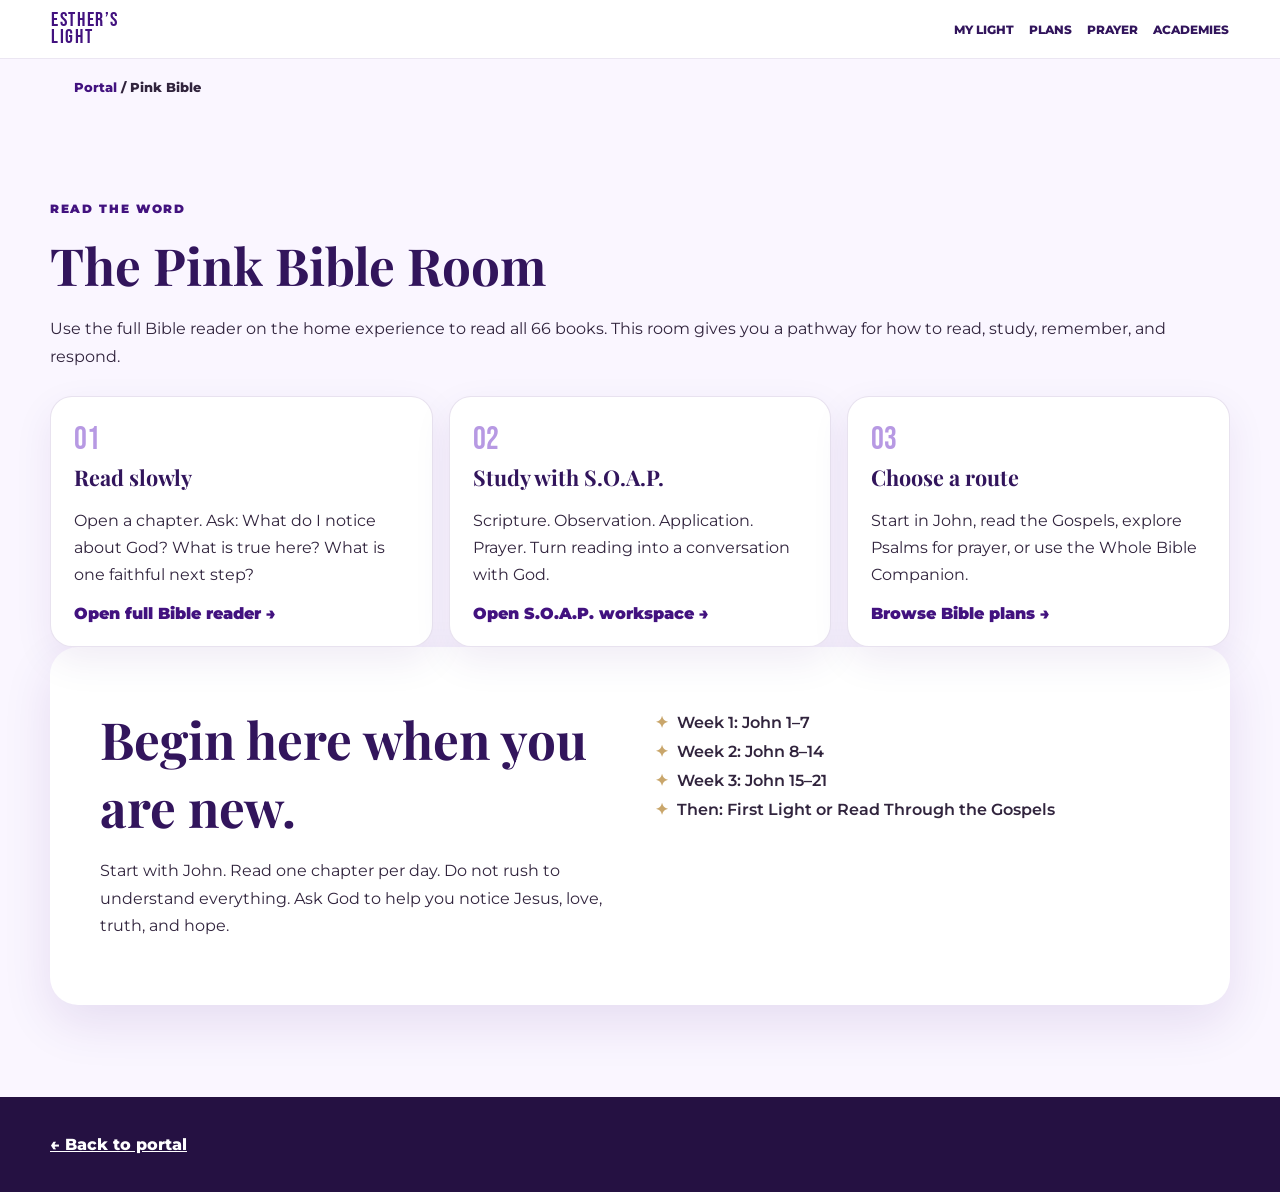
==== bible.html @ a6984ae7 "Add files via upload" ====
<!doctype html><html lang="en"><head><meta charset="utf-8"><meta name="viewport" content="width=device-width,initial-scale=1"><title>Pink Bible | Esther’s Light</title><link rel="preconnect" href="https://fonts.googleapis.com"><link href="https://fonts.googleapis.com/css2?family=Bebas+Neue&family=Montserrat:wght@400;600;700;800&family=Playfair+Display:ital,wght@0,600;0,700;1,600&display=swap" rel="stylesheet"><link rel="stylesheet" href="portal.css"></head><body class="portal-body"><nav class="portal-nav"><a class="portal-brand" href="portal.html">ESTHER’S<br>LIGHT</a><div class="portal-links"><a href="my-light.html">MY LIGHT</a><a href="plans.html">PLANS</a><a href="prayer.html">PRAYER</a><a href="academy.html">ACADEMIES</a></div></nav><main><div class="portal-trail"><a href="portal.html">Portal</a> / Pink Bible</div><section class="portal-section"><div class="portal-wrap"><p class="portal-kicker" style="color:#42127f">READ THE WORD</p><h2>The Pink Bible Room</h2><p>Use the full Bible reader on the home experience to read all 66 books. This room gives you a pathway for how to read, study, remember, and respond.</p><div class="portal-grid"><article class="portal-card"><span class="num">01</span><h3>Read slowly</h3><p>Open a chapter. Ask: What do I notice about God? What is true here? What is one faithful next step?</p><a href="index.html#bible">Open full Bible reader →</a></article><article class="portal-card"><span class="num">02</span><h3>Study with S.O.A.P.</h3><p>Scripture. Observation. Application. Prayer. Turn reading into a conversation with God.</p><a href="index.html#soap">Open S.O.A.P. workspace →</a></article><article class="portal-card"><span class="num">03</span><h3>Choose a route</h3><p>Start in John, read the Gospels, explore Psalms for prayer, or use the Whole Bible Companion.</p><a href="plans.html">Browse Bible plans →</a></article></div><div class="portal-banner"><div><h2>Begin here when you are new.</h2><p>Start with John. Read one chapter per day. Do not rush to understand everything. Ask God to help you notice Jesus, love, truth, and hope.</p></div><div><ul class="portal-list"><li>Week 1: John 1–7</li><li>Week 2: John 8–14</li><li>Week 3: John 15–21</li><li>Then: First Light or Read Through the Gospels</li></ul></div></div></div></section></main><footer class="portal-footer"><div class="portal-wrap"><a href="portal.html">← Back to portal</a></div></footer><script src="portal.js"></script></body></html>
---- portal.css ----
:root{--ink:#32155c;--purple:#42127f;--lav:#b799e3;--soft:#faf6ff;--gold:#c9a66b;--white:#fff}*{box-sizing:border-box}body.portal-body{margin:0;background:var(--soft);color:#31243d;font-family:Montserrat,Arial,sans-serif}.portal-nav{position:sticky;top:0;z-index:20;background:rgba(255,255,255,.96);border-bottom:1px solid rgba(66,18,127,.1);display:flex;align-items:center;justify-content:space-between;padding:12px clamp(18px,4vw,56px);gap:18px}.portal-brand{font-family:'Bebas Neue',sans-serif;font-size:1.25rem;letter-spacing:.08em;color:var(--purple);text-decoration:none;line-height:.85}.portal-links{display:flex;gap:15px;flex-wrap:wrap}.portal-links a{font-size:.78rem;font-weight:800;color:var(--ink);text-decoration:none}.portal-links a:hover{color:var(--purple)}.portal-hero{background:radial-gradient(circle at 75% 20%,#d9c5fa 0,transparent 22%),linear-gradient(125deg,#32155c,#42127f 65%,#6636a3);color:#fff;padding:clamp(60px,10vw,115px) 24px}.portal-wrap{max-width:1180px;margin:auto}.portal-hero h1{font-family:'Bebas Neue',sans-serif;font-size:clamp(3.5rem,8vw,7rem);letter-spacing:.02em;line-height:.85;margin:12px 0}.portal-hero p{max-width:620px;line-height:1.7}.portal-kicker{font-weight:900;font-size:.75rem;letter-spacing:.14em;color:#f6e6bb}.portal-button{display:inline-block;background:#fff;color:var(--purple);border-radius:12px;padding:13px 18px;margin:12px 8px 0 0;font-weight:900;text-decoration:none;font-size:.86rem}.portal-button.gold{background:var(--gold);color:#32155c}.portal-section{padding:clamp(48px,8vw,92px) 24px}.portal-section h2,.portal-section h3{font-family:'Playfair Display',Georgia,serif;color:var(--ink)}.portal-section h2{font-size:clamp(2.1rem,4vw,3.4rem);margin:8px 0}.portal-section p{line-height:1.7}.portal-grid{display:grid;grid-template-columns:repeat(3,1fr);gap:16px;margin-top:26px}.portal-card{background:#fff;border:1px solid rgba(66,18,127,.12);box-shadow:0 14px 38px rgba(66,18,127,.08);border-radius:22px;padding:23px}.portal-card .num{display:block;font-family:'Bebas Neue',sans-serif;font-size:2rem;color:var(--lav)}.portal-card h3{font-size:1.35rem;margin:4px 0 8px}.portal-card a{color:var(--purple);font-weight:900;text-decoration:none}.portal-card a:hover{text-decoration:underline}.portal-banner{background:#fff;border-radius:28px;padding:clamp(26px,5vw,50px);box-shadow:0 18px 50px rgba(66,18,127,.11);display:grid;grid-template-columns:1fr 1fr;gap:30px}.portal-list{padding:0;margin:16px 0;list-style:none}.portal-list li{margin:10px 0;padding-left:22px;position:relative;font-weight:600}.portal-list li:before{content:'✦';color:var(--gold);position:absolute;left:0}.portal-trail{padding:20px 24px 0;max-width:1180px;margin:auto;font-size:.82rem;font-weight:800}.portal-trail a{color:var(--purple);text-decoration:none}.lesson{border-left:4px solid var(--lav);background:#fff;padding:20px;margin:15px 0;border-radius:0 16px 16px 0}.lesson h3{margin:0 0 7px}.lesson button,.portal-tool button{border:0;border-radius:10px;background:var(--purple);color:#fff;padding:10px 14px;font:inherit;font-weight:800;cursor:pointer}.portal-tool{background:#f5edff;border-radius:18px;padding:20px;margin-top:20px}.portal-tool input,.portal-tool select,.portal-tool textarea{font:inherit;width:100%;padding:11px;border-radius:9px;border:1px solid rgba(66,18,127,.22);margin:7px 0 12px}.portal-tool label{display:block;font-weight:800;font-size:.85rem}.complete{color:#24724a;font-weight:900;margin-left:10px}.portal-footer{background:#251142;color:#fff;padding:38px 24px}.portal-footer a{color:#fff;font-weight:800}.portal-footer p{font-size:.83rem;line-height:1.6;max-width:750px}@media(max-width:820px){.portal-grid{grid-template-columns:1fr 1fr}.portal-banner{grid-template-columns:1fr}.portal-links{display:none}}@media(max-width:520px){.portal-grid{grid-template-columns:1fr}.portal-nav{position:relative}.portal-hero{padding-top:60px}}
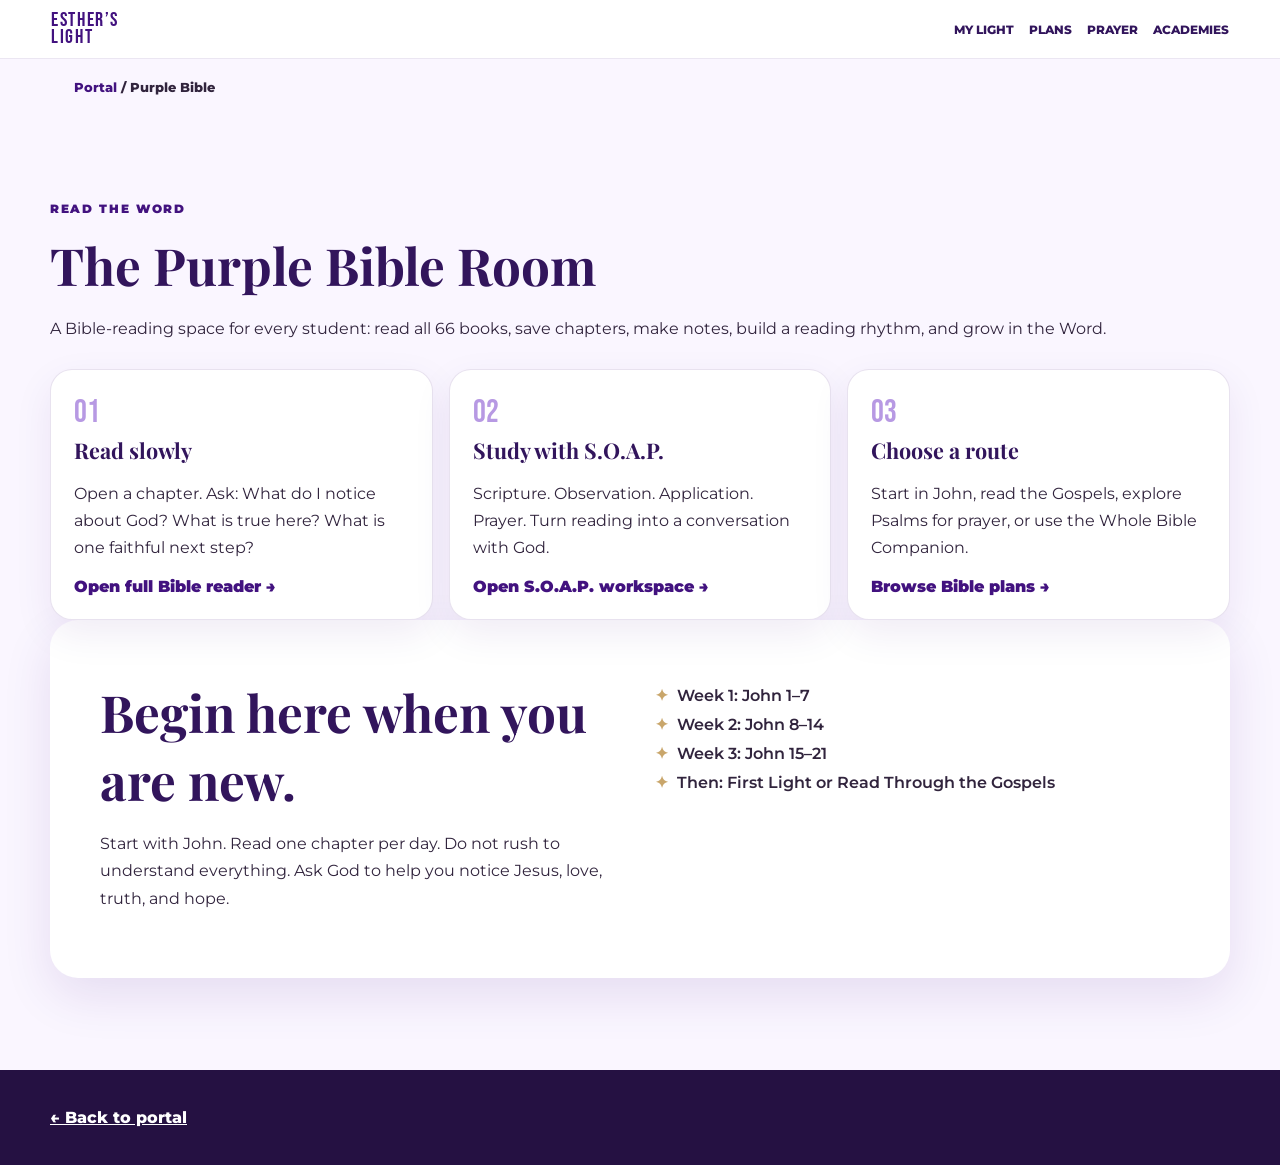
==== commit 1eeb5c5d: "Add files via upload" ====
--- a/bible.html
+++ b/bible.html
@@ -1 +1 @@
-<!doctype html><html lang="en"><head><meta charset="utf-8"><meta name="viewport" content="width=device-width,initial-scale=1"><title>Pink Bible | Esther’s Light</title><link rel="preconnect" href="https://fonts.googleapis.com"><link href="https://fonts.googleapis.com/css2?family=Bebas+Neue&family=Montserrat:wght@400;600;700;800&family=Playfair+Display:ital,wght@0,600;0,700;1,600&display=swap" rel="stylesheet"><link rel="stylesheet" href="portal.css"></head><body class="portal-body"><nav class="portal-nav"><a class="portal-brand" href="portal.html">ESTHER’S<br>LIGHT</a><div class="portal-links"><a href="my-light.html">MY LIGHT</a><a href="plans.html">PLANS</a><a href="prayer.html">PRAYER</a><a href="academy.html">ACADEMIES</a></div></nav><main><div class="portal-trail"><a href="portal.html">Portal</a> / Pink Bible</div><section class="portal-section"><div class="portal-wrap"><p class="portal-kicker" style="color:#42127f">READ THE WORD</p><h2>The Pink Bible Room</h2><p>Use the full Bible reader on the home experience to read all 66 books. This room gives you a pathway for how to read, study, remember, and respond.</p><div class="portal-grid"><article class="portal-card"><span class="num">01</span><h3>Read slowly</h3><p>Open a chapter. Ask: What do I notice about God? What is true here? What is one faithful next step?</p><a href="index.html#bible">Open full Bible reader →</a></article><article class="portal-card"><span class="num">02</span><h3>Study with S.O.A.P.</h3><p>Scripture. Observation. Application. Prayer. Turn reading into a conversation with God.</p><a href="index.html#soap">Open S.O.A.P. workspace →</a></article><article class="portal-card"><span class="num">03</span><h3>Choose a route</h3><p>Start in John, read the Gospels, explore Psalms for prayer, or use the Whole Bible Companion.</p><a href="plans.html">Browse Bible plans →</a></article></div><div class="portal-banner"><div><h2>Begin here when you are new.</h2><p>Start with John. Read one chapter per day. Do not rush to understand everything. Ask God to help you notice Jesus, love, truth, and hope.</p></div><div><ul class="portal-list"><li>Week 1: John 1–7</li><li>Week 2: John 8–14</li><li>Week 3: John 15–21</li><li>Then: First Light or Read Through the Gospels</li></ul></div></div></div></section></main><footer class="portal-footer"><div class="portal-wrap"><a href="portal.html">← Back to portal</a></div></footer><script src="portal.js"></script></body></html>
+<!doctype html><html lang="en"><head><meta charset="utf-8"><meta name="viewport" content="width=device-width,initial-scale=1"><title>Purple Bible | Esther’s Light</title><link rel="preconnect" href="https://fonts.googleapis.com"><link href="https://fonts.googleapis.com/css2?family=Bebas+Neue&family=Montserrat:wght@400;600;700;800&family=Playfair+Display:ital,wght@0,600;0,700;1,600&display=swap" rel="stylesheet"><link rel="stylesheet" href="portal.css"></head><body class="portal-body"><nav class="portal-nav"><a class="portal-brand" href="portal.html">ESTHER’S<br>LIGHT</a><div class="portal-links"><a href="my-light.html">MY LIGHT</a><a href="plans.html">PLANS</a><a href="prayer.html">PRAYER</a><a href="academy.html">ACADEMIES</a></div></nav><main><div class="portal-trail"><a href="portal.html">Portal</a> / Purple Bible</div><section class="portal-section"><div class="portal-wrap"><p class="portal-kicker" style="color:#42127f">READ THE WORD</p><h2>The Purple Bible Room</h2><p>A Bible-reading space for every student: read all 66 books, save chapters, make notes, build a reading rhythm, and grow in the Word.</p><div class="portal-grid"><article class="portal-card"><span class="num">01</span><h3>Read slowly</h3><p>Open a chapter. Ask: What do I notice about God? What is true here? What is one faithful next step?</p><a href="index.html#bible">Open full Bible reader →</a></article><article class="portal-card"><span class="num">02</span><h3>Study with S.O.A.P.</h3><p>Scripture. Observation. Application. Prayer. Turn reading into a conversation with God.</p><a href="index.html#soap">Open S.O.A.P. workspace →</a></article><article class="portal-card"><span class="num">03</span><h3>Choose a route</h3><p>Start in John, read the Gospels, explore Psalms for prayer, or use the Whole Bible Companion.</p><a href="plans.html">Browse Bible plans →</a></article></div><div class="portal-banner"><div><h2>Begin here when you are new.</h2><p>Start with John. Read one chapter per day. Do not rush to understand everything. Ask God to help you notice Jesus, love, truth, and hope.</p></div><div><ul class="portal-list"><li>Week 1: John 1–7</li><li>Week 2: John 8–14</li><li>Week 3: John 15–21</li><li>Then: First Light or Read Through the Gospels</li></ul></div></div></div></section></main><footer class="portal-footer"><div class="portal-wrap"><a href="portal.html">← Back to portal</a></div></footer><script src="portal.js"></script></body></html>
